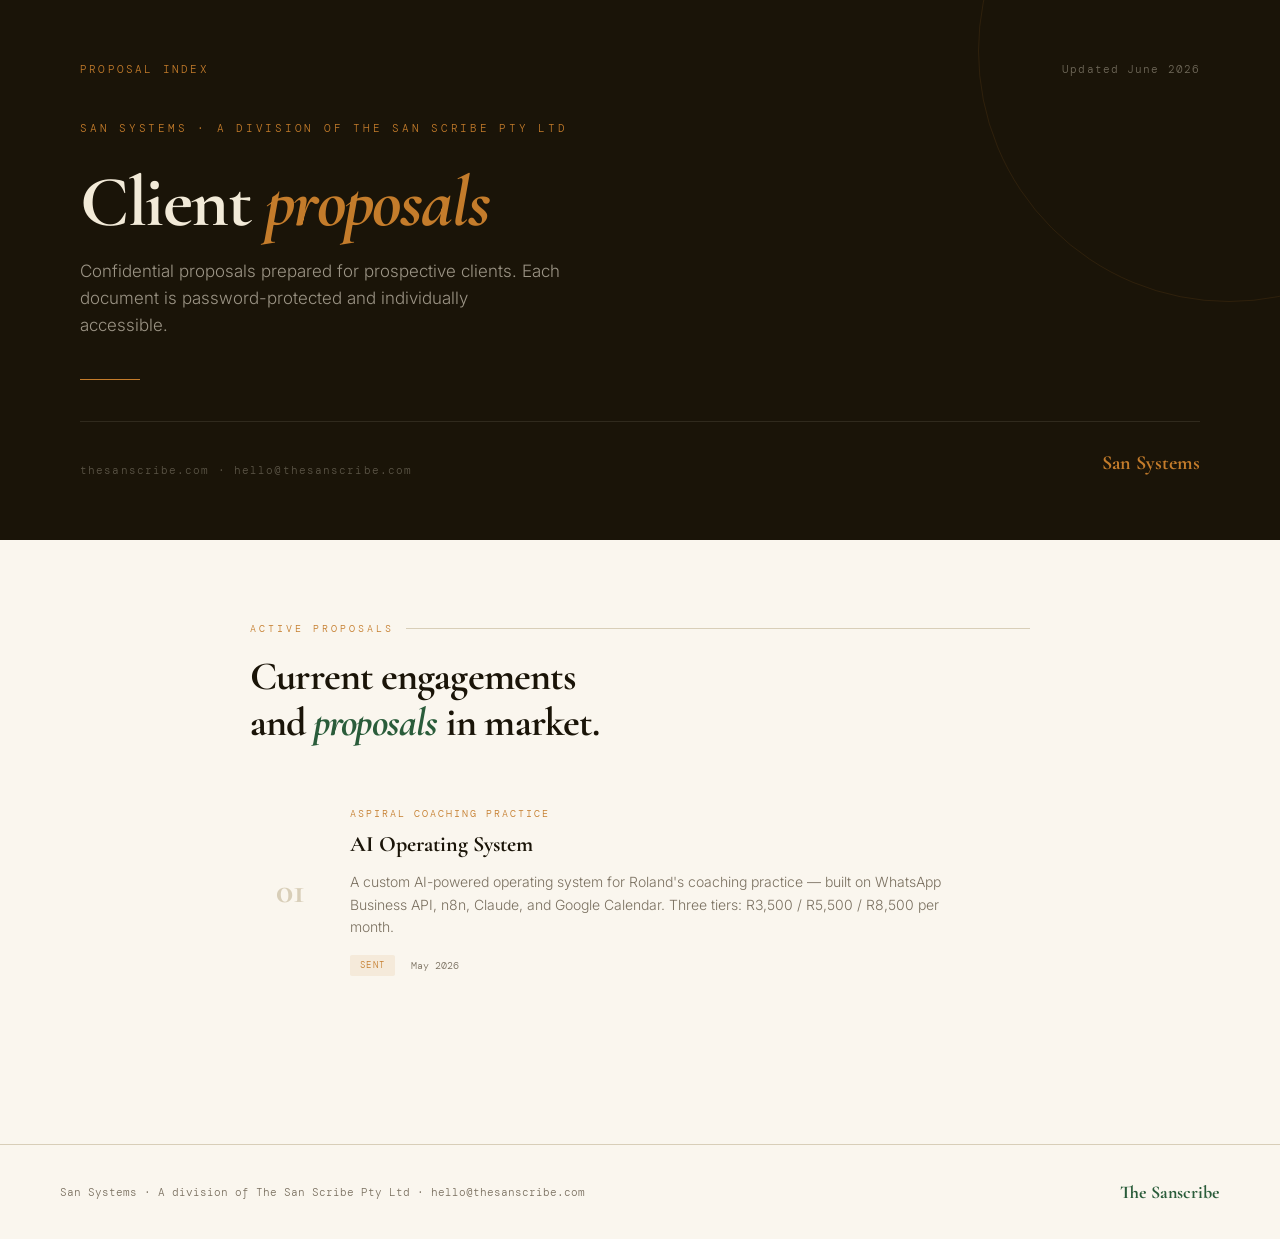
==== index.html @ e000dea5 "Restructure per brief: aspiral-001/, _template/, og-sansystems.png, netlify.toml - Folder structure:" ====
<!DOCTYPE html>
<html lang="en">
<head>
  <meta charset="UTF-8">
  <meta name="viewport" content="width=device-width, initial-scale=1.0">
  <title>San Systems — Proposals</title>
  <link href="https://fonts.googleapis.com/css2?family=Cormorant+Garamond:ital,wght@0,700;1,400&family=DM+Mono:wght@300;400;500&family=Inter:wght@300;400;500&display=swap" rel="stylesheet">
  <style>
    :root {
      --earth: #1a1408; --ochre: #c47c2b; --sand: #f2ead8;
      --bone: #faf6ee; --muted: #7a7060; --rule: #d8ceb8; --white: #fff;
      --green: #2a5c3a; --rust: #8b3a1a;
    }
    *{margin:0;padding:0;box-sizing:border-box;}
    body { background:var(--bone); color:var(--earth); font-family:'Inter',sans-serif; font-weight:300; line-height:1.7; }
    .cover {
      min-height: 60vh;
      display: grid;
      grid-template-rows: auto 1fr auto;
      padding: 60px 80px;
      background: var(--earth);
      color: var(--sand);
      position: relative;
      overflow: hidden;
    }
    .cover::before {
      content: '';
      position: absolute;
      top: -200px; right: -200px;
      width: 500px; height: 500px;
      border-radius: 50%;
      border: 1px solid rgba(196,124,43,0.12);
    }
    .cover-top { display: flex; justify-content: space-between; align-items: flex-start; }
    .cover-label { font-family:'DM Mono',monospace; font-size:11px; letter-spacing:0.2em; color:var(--ochre); text-transform:uppercase; }
    .cover-date { font-family:'DM Mono',monospace; font-size:11px; letter-spacing:0.1em; color:rgba(242,234,216,0.4); }
    .cover-main { max-width:700px; align-self:center; }
    .cover-eyebrow { font-family:'DM Mono',monospace; font-size:11px; letter-spacing:0.25em; color:var(--ochre); text-transform:uppercase; margin-bottom:28px; }
    .cover-title { font-family:'Cormorant Garamond',serif; font-size:clamp(48px,6vw,72px); font-weight:700; line-height:1.0; letter-spacing:-0.02em; margin-bottom:20px; }
    .cover-title em { font-style:italic; color:var(--ochre); }
    .cover-sub { font-size:17px; font-weight:300; color:rgba(242,234,216,0.6); max-width:480px; line-height:1.6; margin-bottom:40px; }
    .cover-divider { width:60px; height:1px; background:var(--ochre); }
    .cover-footer { display:flex; justify-content:space-between; align-items:flex-end; border-top:1px solid rgba(242,234,216,0.1); padding-top:24px; }
    .cover-footer-left { font-family:'DM Mono',monospace; font-size:11px; color:rgba(242,234,216,0.3); letter-spacing:0.1em; }
    .cover-footer-right { font-family:'Cormorant Garamond',serif; font-size:20px; font-weight:700; color:var(--ochre); }
    .body-wrap { max-width:900px; margin:0 auto; padding:80px 60px; }
    .section { margin-bottom:60px; }
    .section-label { font-family:'DM Mono',monospace; font-size:10px; letter-spacing:0.3em; color:var(--ochre); text-transform:uppercase; margin-bottom:16px; display:flex; align-items:center; gap:12px; }
    .section-label::after { content:''; flex:1; height:1px; background:var(--rule); }
    .section-title { font-family:'Cormorant Garamond',serif; font-size:clamp(28px,3.5vw,40px); font-weight:700; line-height:1.15; letter-spacing:-0.02em; margin-bottom:32px; }
    .section-title em { font-style:italic; color:var(--green); }
    .proposal-grid { display:flex; flex-direction:column; gap:2px; background:var(--rule); }
    .proposal-card { display:grid; grid-template-columns:80px 1fr; gap:0; background:var(--bone); text-decoration:none; color:inherit; transition:background 0.2s; overflow:hidden; }
    .proposal-card:hover { background:var(--sand); }
    .card-number { font-family:'Cormorant Garamond',serif; font-size:36px; font-weight:700; color:var(--rule); display:flex; align-items:center; justify-content:center; padding:28px 16px; background:var(--bone); transition:color 0.2s; }
    .proposal-card:hover .card-number { color:var(--ochre); }
    .card-body { padding:28px 32px 28px 20px; }
    .card-client { font-family:'DM Mono',monospace; font-size:10px; letter-spacing:0.2em; color:var(--ochre); text-transform:uppercase; margin-bottom:4px; }
    .card-title { font-family:'Cormorant Garamond',serif; font-size:22px; font-weight:700; margin-bottom:8px; }
    .card-desc { font-size:14px; color:var(--muted); line-height:1.6; margin-bottom:16px; max-width:600px; }
    .card-meta { display:flex; align-items:center; gap:16px; }
    .card-status { font-family:'DM Mono',monospace; font-size:9px; letter-spacing:0.15em; text-transform:uppercase; padding:3px 10px; border-radius:2px; }
    .card-status.sent { background:rgba(196,124,43,0.1); color:var(--ochre); }
    .card-status.live { background:rgba(42,92,58,0.1); color:var(--green); }
    .card-status.pending { background:rgba(139,58,26,0.1); color:var(--rust); }
    .card-date { font-family:'DM Mono',monospace; font-size:10px; color:var(--muted); }
    .doc-footer { padding:32px 60px; display:flex; justify-content:space-between; align-items:center; border-top:1px solid var(--rule); background:var(--bone); }
    .doc-footer-left { font-family:'DM Mono',monospace; font-size:11px; color:var(--muted); }
    .doc-footer-right { font-family:'Cormorant Garamond',serif; font-size:18px; font-weight:700; color:var(--green); }
    @media(max-width:640px){
      .cover { padding:40px 24px; }
      .body-wrap { padding:40px 24px; }
      .doc-footer { padding:24px; flex-direction:column; gap:8px; text-align:center; }
      .proposal-card { grid-template-columns:1fr; }
      .card-number { display:none; }
    }
  </style>
</head>
<body>

  <div class="cover">
    <div class="cover-top">
      <div class="cover-label">Proposal Index</div>
      <div class="cover-date">Updated June 2026</div>
    </div>
    <div class="cover-main">
      <div class="cover-eyebrow">San Systems · A division of The San Scribe Pty Ltd</div>
      <h1 class="cover-title">Client <em>proposals</em></h1>
      <p class="cover-sub">Confidential proposals prepared for prospective clients. Each document is password-protected and individually accessible.</p>
      <div class="cover-divider"></div>
    </div>
    <div class="cover-footer">
      <div class="cover-footer-left">thesanscribe.com · hello@thesanscribe.com</div>
      <div class="cover-footer-right">San Systems</div>
    </div>
  </div>

  <div class="body-wrap">
    <div class="section">
      <div class="section-label">Active proposals</div>
      <h2 class="section-title">Current engagements<br>and <em>proposals</em> in market.</h2>

      <div class="proposal-grid">

        <a href="/aspiral-001/" class="proposal-card">
          <div class="card-number">01</div>
          <div class="card-body">
            <div class="card-client">Aspiral Coaching Practice</div>
            <div class="card-title">AI Operating System</div>
            <div class="card-desc">A custom AI-powered operating system for Roland's coaching practice — built on WhatsApp Business API, n8n, Claude, and Google Calendar. Three tiers: R3,500 / R5,500 / R8,500 per month.</div>
            <div class="card-meta">
              <span class="card-status sent">Sent</span>
              <span class="card-date">May 2026</span>
            </div>
          </div>
        </a>

        <!-- Future proposals added here -->

      </div>
    </div>
  </div>

  <div class="doc-footer">
    <div class="doc-footer-left">
      San Systems · A division of The San Scribe Pty Ltd · hello@thesanscribe.com
    </div>
    <div class="doc-footer-right">The Sanscribe</div>
  </div>

</body>
</html>
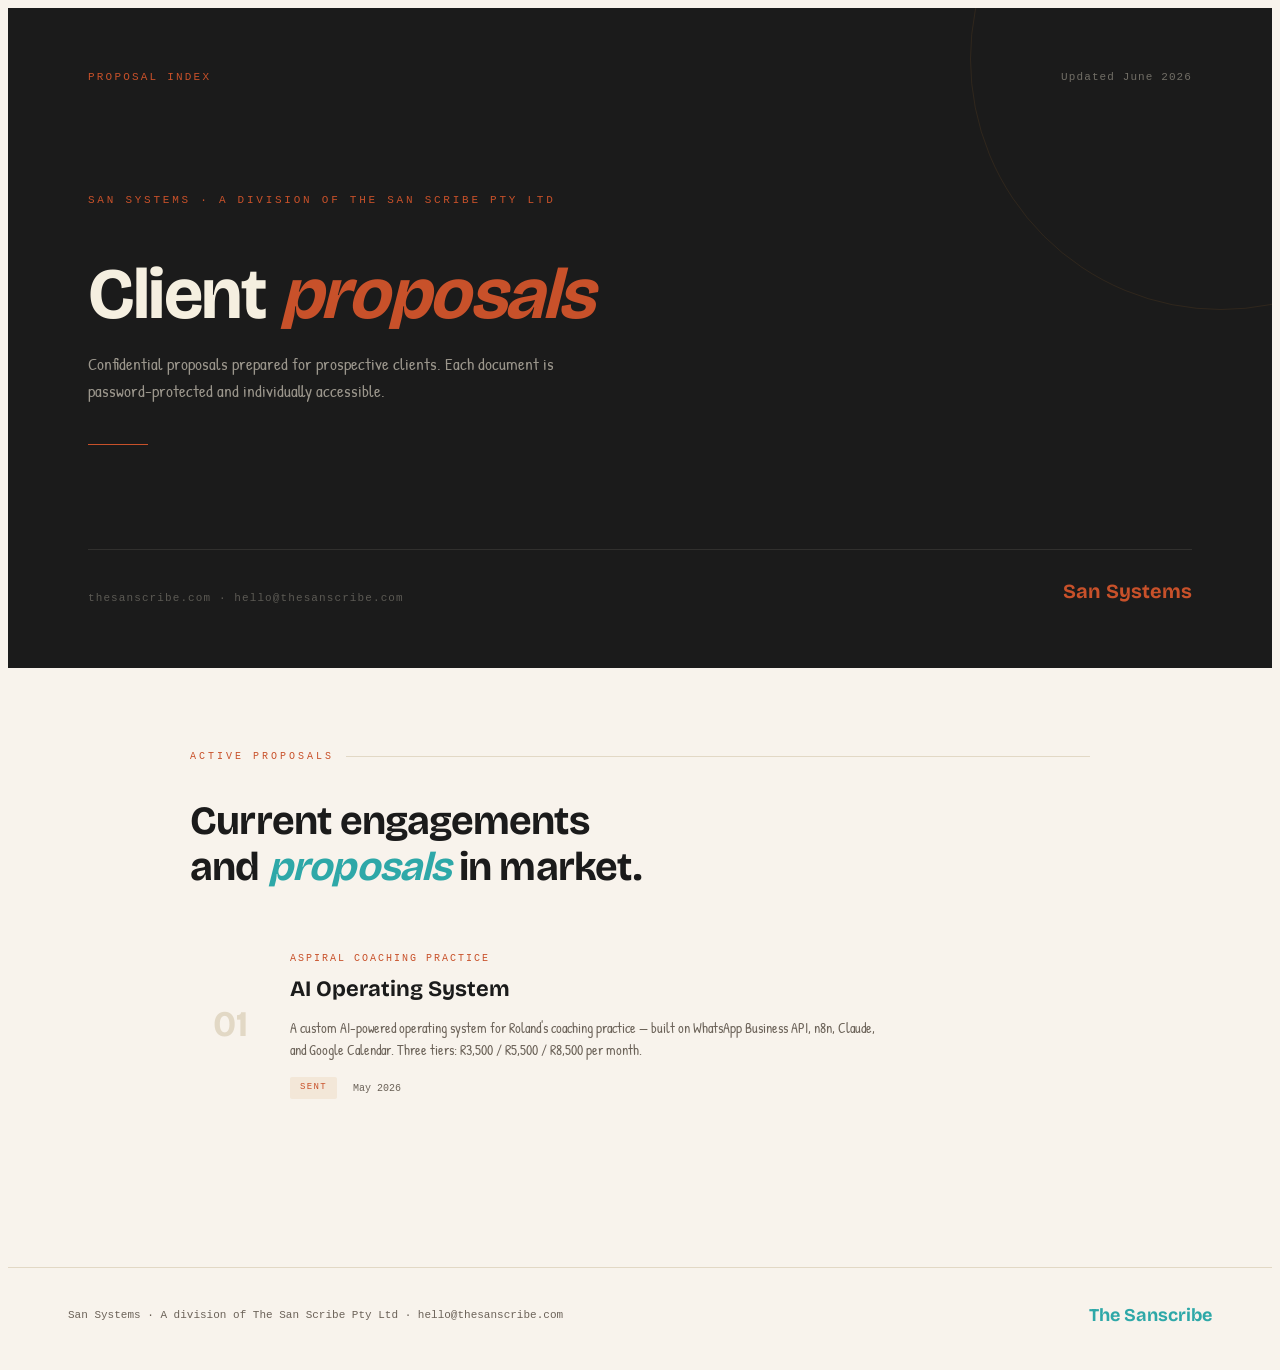
==== commit c6c64923: "Crew Order 012 Phase 3: Unify with canonical San Scribe design system Captain decision: Option A — f" ====
--- a/index.html
+++ b/index.html
@@ -4,22 +4,22 @@
   <meta charset="UTF-8">
   <meta name="viewport" content="width=device-width, initial-scale=1.0">
   <title>San Systems — Proposals</title>
-  <link href="https://fonts.googleapis.com/css2?family=Cormorant+Garamond:ital,wght@0,700;1,400&family=DM+Mono:wght@300;400;500&family=Inter:wght@300;400;500&display=swap" rel="stylesheet">
+
+  <link rel="preconnect" href="https://fonts.googleapis.com">
+<link href="https://fonts.googleapis.com/css2?family=Bricolage+Grotesque:opsz,wght@12..96,700;12..96,800&family=Caveat:wght@400;600;700&family=Patrick+Hand&family=Space+Grotesk:wght@400;500;600&display=swap" rel="stylesheet">
+<link rel="stylesheet" href="/css/design-tokens.css">
+  
   <style>
-    :root {
-      --earth: #1a1408; --ochre: #c47c2b; --sand: #f2ead8;
-      --bone: #faf6ee; --muted: #7a7060; --rule: #d8ceb8; --white: #fff;
-      --green: #2a5c3a; --rust: #8b3a1a;
-    }
-    *{margin:0;padding:0;box-sizing:border-box;}
-    body { background:var(--bone); color:var(--earth); font-family:'Inter',sans-serif; font-weight:300; line-height:1.7; }
+    
+    
+    body { background:var(--paper); color:var(--ink); font-family:var(--font-body); font-weight:300; line-height:1.7; }
     .cover {
       min-height: 60vh;
       display: grid;
       grid-template-rows: auto 1fr auto;
       padding: 60px 80px;
-      background: var(--earth);
-      color: var(--sand);
+      background: var(--ink);
+      color: var(--paper-warm);
       position: relative;
       overflow: hidden;
     }
@@ -32,41 +32,41 @@
       border: 1px solid rgba(196,124,43,0.12);
     }
     .cover-top { display: flex; justify-content: space-between; align-items: flex-start; }
-    .cover-label { font-family:'DM Mono',monospace; font-size:11px; letter-spacing:0.2em; color:var(--ochre); text-transform:uppercase; }
-    .cover-date { font-family:'DM Mono',monospace; font-size:11px; letter-spacing:0.1em; color:rgba(242,234,216,0.4); }
+    .cover-label { font-family:var(--font-mono); font-size:11px; letter-spacing:0.2em; color:var(--ochre-500); text-transform:uppercase; }
+    .cover-date { font-family:var(--font-mono); font-size:11px; letter-spacing:0.1em; color:rgba(242,234,216,0.4); }
     .cover-main { max-width:700px; align-self:center; }
-    .cover-eyebrow { font-family:'DM Mono',monospace; font-size:11px; letter-spacing:0.25em; color:var(--ochre); text-transform:uppercase; margin-bottom:28px; }
-    .cover-title { font-family:'Cormorant Garamond',serif; font-size:clamp(48px,6vw,72px); font-weight:700; line-height:1.0; letter-spacing:-0.02em; margin-bottom:20px; }
-    .cover-title em { font-style:italic; color:var(--ochre); }
+    .cover-eyebrow { font-family:var(--font-mono); font-size:11px; letter-spacing:0.25em; color:var(--ochre-500); text-transform:uppercase; margin-bottom:28px; }
+    .cover-title { font-family:var(--font-display); font-size:clamp(48px,6vw,72px); font-weight:700; line-height:1.0; letter-spacing:-0.02em; margin-bottom:20px; }
+    .cover-title em { font-style:italic; color:var(--ochre-500); }
     .cover-sub { font-size:17px; font-weight:300; color:rgba(242,234,216,0.6); max-width:480px; line-height:1.6; margin-bottom:40px; }
-    .cover-divider { width:60px; height:1px; background:var(--ochre); }
+    .cover-divider { width:60px; height:1px; background:var(--ochre-500); }
     .cover-footer { display:flex; justify-content:space-between; align-items:flex-end; border-top:1px solid rgba(242,234,216,0.1); padding-top:24px; }
-    .cover-footer-left { font-family:'DM Mono',monospace; font-size:11px; color:rgba(242,234,216,0.3); letter-spacing:0.1em; }
-    .cover-footer-right { font-family:'Cormorant Garamond',serif; font-size:20px; font-weight:700; color:var(--ochre); }
+    .cover-footer-left { font-family:var(--font-mono); font-size:11px; color:rgba(242,234,216,0.3); letter-spacing:0.1em; }
+    .cover-footer-right { font-family:var(--font-display); font-size:20px; font-weight:700; color:var(--ochre-500); }
     .body-wrap { max-width:900px; margin:0 auto; padding:80px 60px; }
     .section { margin-bottom:60px; }
-    .section-label { font-family:'DM Mono',monospace; font-size:10px; letter-spacing:0.3em; color:var(--ochre); text-transform:uppercase; margin-bottom:16px; display:flex; align-items:center; gap:12px; }
+    .section-label { font-family:var(--font-mono); font-size:10px; letter-spacing:0.3em; color:var(--ochre-500); text-transform:uppercase; margin-bottom:16px; display:flex; align-items:center; gap:12px; }
     .section-label::after { content:''; flex:1; height:1px; background:var(--rule); }
-    .section-title { font-family:'Cormorant Garamond',serif; font-size:clamp(28px,3.5vw,40px); font-weight:700; line-height:1.15; letter-spacing:-0.02em; margin-bottom:32px; }
-    .section-title em { font-style:italic; color:var(--green); }
+    .section-title { font-family:var(--font-display); font-size:clamp(28px,3.5vw,40px); font-weight:700; line-height:1.15; letter-spacing:-0.02em; margin-bottom:32px; }
+    .section-title em { font-style:italic; color:var(--sky-500); }
     .proposal-grid { display:flex; flex-direction:column; gap:2px; background:var(--rule); }
-    .proposal-card { display:grid; grid-template-columns:80px 1fr; gap:0; background:var(--bone); text-decoration:none; color:inherit; transition:background 0.2s; overflow:hidden; }
-    .proposal-card:hover { background:var(--sand); }
-    .card-number { font-family:'Cormorant Garamond',serif; font-size:36px; font-weight:700; color:var(--rule); display:flex; align-items:center; justify-content:center; padding:28px 16px; background:var(--bone); transition:color 0.2s; }
-    .proposal-card:hover .card-number { color:var(--ochre); }
+    .proposal-card { display:grid; grid-template-columns:80px 1fr; gap:0; background:var(--paper); text-decoration:none; color:inherit; transition:background 0.2s; overflow:hidden; }
+    .proposal-card:hover { background:var(--paper-warm); }
+    .card-number { font-family:var(--font-display); font-size:36px; font-weight:700; color:var(--rule); display:flex; align-items:center; justify-content:center; padding:28px 16px; background:var(--paper); transition:color 0.2s; }
+    .proposal-card:hover .card-number { color:var(--ochre-500); }
     .card-body { padding:28px 32px 28px 20px; }
-    .card-client { font-family:'DM Mono',monospace; font-size:10px; letter-spacing:0.2em; color:var(--ochre); text-transform:uppercase; margin-bottom:4px; }
-    .card-title { font-family:'Cormorant Garamond',serif; font-size:22px; font-weight:700; margin-bottom:8px; }
-    .card-desc { font-size:14px; color:var(--muted); line-height:1.6; margin-bottom:16px; max-width:600px; }
+    .card-client { font-family:var(--font-mono); font-size:10px; letter-spacing:0.2em; color:var(--ochre-500); text-transform:uppercase; margin-bottom:4px; }
+    .card-title { font-family:var(--font-display); font-size:22px; font-weight:700; margin-bottom:8px; }
+    .card-desc { font-size:14px; color:var(--ink-mute); line-height:1.6; margin-bottom:16px; max-width:600px; }
     .card-meta { display:flex; align-items:center; gap:16px; }
-    .card-status { font-family:'DM Mono',monospace; font-size:9px; letter-spacing:0.15em; text-transform:uppercase; padding:3px 10px; border-radius:2px; }
-    .card-status.sent { background:rgba(196,124,43,0.1); color:var(--ochre); }
-    .card-status.live { background:rgba(42,92,58,0.1); color:var(--green); }
-    .card-status.pending { background:rgba(139,58,26,0.1); color:var(--rust); }
-    .card-date { font-family:'DM Mono',monospace; font-size:10px; color:var(--muted); }
-    .doc-footer { padding:32px 60px; display:flex; justify-content:space-between; align-items:center; border-top:1px solid var(--rule); background:var(--bone); }
-    .doc-footer-left { font-family:'DM Mono',monospace; font-size:11px; color:var(--muted); }
-    .doc-footer-right { font-family:'Cormorant Garamond',serif; font-size:18px; font-weight:700; color:var(--green); }
+    .card-status { font-family:var(--font-mono); font-size:9px; letter-spacing:0.15em; text-transform:uppercase; padding:3px 10px; border-radius:2px; }
+    .card-status.sent { background:rgba(196,124,43,0.1); color:var(--ochre-500); }
+    .card-status.live { background:rgba(42,92,58,0.1); color:var(--sky-500); }
+    .card-status.pending { background:rgba(139,58,26,0.1); color:var(--ochre-700); }
+    .card-date { font-family:var(--font-mono); font-size:10px; color:var(--ink-mute); }
+    .doc-footer { padding:32px 60px; display:flex; justify-content:space-between; align-items:center; border-top:1px solid var(--rule); background:var(--paper); }
+    .doc-footer-left { font-family:var(--font-mono); font-size:11px; color:var(--ink-mute); }
+    .doc-footer-right { font-family:var(--font-display); font-size:18px; font-weight:700; color:var(--sky-500); }
     @media(max-width:640px){
       .cover { padding:40px 24px; }
       .body-wrap { padding:40px 24px; }
--- a/css/design-tokens.css
+++ b/css/design-tokens.css
@@ -0,0 +1,289 @@
+/* ============================================================
+   THE SAN SCRIBE — Canonical Design Tokens
+   Source of truth: SAN_SCRIBE_DESIGN_SYSTEM_v1.md
+   Custodian: Bones (Chief of Human Experience)
+   Version: 1.1
+   Date: 2026-05-18
+   Approved by: Captain Deon Hanns
+
+   DO NOT MODIFY THIS FILE DIRECTLY.
+   Any changes to the design system must be made in
+   SAN_SCRIBE_DESIGN_SYSTEM_v1.md first, then this file
+   is regenerated from that doctrine.
+
+   All San Scribe repos import this file.
+   ============================================================ */
+
+/* ── Google Fonts Load String ──
+   Bricolage Grotesque — display headings (H1, H2)
+   Caveat — accent/script (pull quotes, badges, max 2-3 per page)
+   Patrick Hand — body copy
+   Space Grotesk — UI chrome (nav, labels, buttons, fine print)
+*/
+@import url("https://fonts.googleapis.com/css2?family=Bricolage+Grotesque:opsz,wght@12..96,700;12..96,800&family=Caveat:wght@400;600;700&family=Patrick+Hand&family=Space+Grotesk:wght@400;500;600&display=swap");
+
+:root {
+  /* ================================================================
+     1. BRAND CORE — Primary Palette
+     ================================================================ */
+  --paper:        #F8F3EC;   /* Page background. Warm cream. Full-bleed on light pages. */
+  --paper-warm:   #F5EFE0;   /* Cards on paper. Slightly warmer. Card backgrounds. */
+  --paper-deep:   #ECE3D0;   /* Divider tone / muted card backgrounds. */
+  --ink:          #1B1B1B;   /* Primary text, borders, shadows. Never pure black. */
+  --ink-soft:     #2B2724;   /* Secondary text. */
+  --ink-mute:     #6B6258;   /* Tertiary text, captions, disabled. */
+
+  /* SUN — joy yellow, the lightworker frequency. From the logo halo. */
+  --sun-50:       #FFF6D9;
+  --sun-100:      #FBE7A0;
+  --sun-300:      #F4D262;
+  --sun-500:      #F2C43A;   /* Primary brand yellow. Field colour. */
+  --sun-700:      #C7902A;   /* Deep amber. */
+
+  /* OCHRE — red ochre, San rock-art, fired earth. The single emphasis colour. */
+  --ochre-50:     #FBE4DC;
+  --ochre-300:    #E08054;
+  --ochre-500:    #C8512A;   /* Primary brand red-ochre. ONE word per headline. */
+  --ochre-700:    #8E3416;
+
+  /* EARTH — ground tones */
+  --clay-500:     #B47148;   /* Warm clay. */
+  --sand-500:     #D9B27A;   /* Baked sand. */
+  --grass-500:    #8A8534;   /* Dry grass / olive. */
+
+  /* SKY — modern + tech edge */
+  --sky-50:       #DCEFF1;
+  --sky-300:      #7FCBCB;
+  --sky-500:      #2EA8A8;   /* Signal teal — links, focus rings, ghost CTAs. */
+  --sky-700:      #1A6F70;
+
+  /* ================================================================
+     2. DERIVED / WASH COLOURS
+     ================================================================ */
+
+  /* Icon wash variants — soft fill only, no border */
+  --wash-ochre:    rgba(200, 81, 42, 0.12);
+  --wash-yellow:   rgba(242, 196, 58, 0.22);
+  --wash-teal:     rgba(46, 168, 168, 0.14);
+  --wash-ink:      rgba(27, 27, 27, 0.07);
+
+  /* Dark section wash variants (on #1B1B1B background) */
+  --wash-yellow-dark: rgba(242, 196, 58, 0.18);
+  --wash-ochre-dark:  rgba(200, 81, 42, 0.20);
+  --wash-teal-dark:   rgba(46, 168, 168, 0.20);
+
+  /* Dark section surface tokens */
+  --surface-dark:     rgba(248, 243, 236, 0.06);
+  --border-dark:      rgba(248, 243, 236, 0.10);
+  --body-dark:        rgba(248, 243, 236, 0.55);
+  --label-dark:       rgba(248, 243, 236, 0.35);
+
+  /* ================================================================
+     3. SEMANTIC TOKENS
+     ================================================================ */
+  --bg:           var(--paper);
+  --bg-alt:       var(--paper-warm);
+  --bg-deep:      var(--paper-deep);
+  --fg1:          var(--ink);
+  --fg2:          var(--ink-soft);
+  --fg3:          var(--ink-mute);
+  --accent:       var(--ochre-500);
+  --accent-soft:  var(--ochre-50);
+  --highlight:    var(--sun-500);
+  --highlight-soft: var(--sun-50);
+  --link:         var(--sky-500);
+  --rule:         #E2D8C5;   /* Hairline borders */
+
+  /* ================================================================
+     4. TYPOGRAPHY — Font Families
+     ================================================================ */
+
+  /* Display — Bricolage Grotesque for all H1 and H2 */
+  --font-display: "Bricolage Grotesque", "Arial Black", Arial, sans-serif;
+
+  /* Body — Patrick Hand for all body copy */
+  --font-body:    "Patrick Hand", "Trebuchet MS", Verdana, sans-serif;
+
+  /* Accent/Script — Caveat for pull quotes, badges, labels (max 2-3 per page) */
+  --font-script:  "Caveat", "Kalam", "Bradley Hand", cursive;
+
+  /* UI — Space Grotesk for all chrome (nav, labels, buttons, fine print) */
+  --font-ui:      "Space Grotesk", ui-sans-serif, system-ui, sans-serif;
+
+  /* Mono — code, data display */
+  --font-mono:    ui-monospace, "JetBrains Mono", Menlo, Consolas, monospace;
+
+  /* ================================================================
+     5. TYPE SCALE
+     ================================================================ */
+  --fs-display: clamp(42px, 5.2vw, 68px);  /* Hero H1 */
+  --fs-h1:      clamp(40px, 5vw, 64px);     /* Page titles */
+  --fs-h2:      clamp(30px, 3.8vw, 48px);   /* Section headers */
+  --fs-h3:      20px;                        /* Card titles */
+  --fs-lead:    18px;                        /* Lead paragraphs */
+  --fs-body:    18px;                        /* Page body copy */
+  --fs-card:    15px;                        /* Card body copy */
+  --fs-small:   14px;                        /* Small text */
+  --fs-caption: 13px;                        /* Captions, meta */
+  --fs-label:   11px;                        /* UI labels */
+  --fs-micro:   10px;                        /* Fine print */
+
+  --lh-tight:   1.05;
+  --lh-snug:    1.18;
+  --lh-body:    1.7;
+  --lh-loose:   1.6;
+
+  /* ================================================================
+     6. SPACING SYSTEM
+     ================================================================ */
+  --space-1: 4px;
+  --space-2: 8px;
+  --space-3: 12px;
+  --space-4: 16px;
+  --space-5: 24px;
+  --space-6: 32px;
+  --space-7: 48px;
+  --space-8: 72px;
+  --space-9: 112px;
+
+  /* ================================================================
+     7. BORDER RADII
+     ================================================================ */
+  --r-1:      4px;      /* Inputs, tags */
+  --r-2:      8px;      /* Small elements */
+  --r-3:      18px;     /* Default card radius */
+  --r-4:      22px;     /* Hero panels */
+  --r-pill:   999px;    /* Pills, avatars */
+
+  /* ================================================================
+     8. BORDERS
+     ================================================================ */
+  --border-ink:   2px solid var(--ink);
+  --border-rule:  1px solid var(--rule);
+  --border-thick: 3px solid var(--ink);
+
+  /* ================================================================
+     9. SHADOWS
+     ================================================================ */
+  --shadow-1: 0 1px 0 rgba(27,27,27,.06), 0 2px 6px rgba(27,27,27,.06);
+  --shadow-2: 0 2px 0 rgba(27,27,27,.10), 0 10px 24px -8px rgba(27,27,27,.18);
+  --shadow-3: 0 3px 0 rgba(27,27,27,.14), 0 22px 40px -12px rgba(27,27,27,.22);
+
+  /* Stamp shadows — comic offset for cards and CTAs */
+  --shadow-stamp:      5px 5px 0 var(--ink);
+  --shadow-stamp-ochre: 5px 5px 0 var(--ochre-500);
+  --shadow-stamp-sun:   5px 5px 0 var(--sun-500);
+
+  /* ================================================================
+     10. MOTION
+     ================================================================ */
+  --ease-pen:    cubic-bezier(.6, .04, .32, 1);  /* "Pen stroke" — all hover transitions */
+  --ease-bounce: cubic-bezier(.34, 1.56, .64, 1); /* Playful moments */
+  --dur-fast:    140ms;   /* Instant feedback — button press */
+  --dur:         220ms;   /* Standard hover state */
+  --dur-slow:    420ms;   /* Deliberate/cinematic moments */
+}
+
+/* ================================================================
+   11. BASE ELEMENTS
+   ================================================================ */
+html, body {
+  background: var(--bg);
+  color: var(--fg1);
+  font-family: var(--font-body);
+  font-size: var(--fs-body);
+  line-height: var(--lh-body);
+  -webkit-font-smoothing: antialiased;
+}
+
+/* ================================================================
+   12. UTILITY CLASSES
+   ================================================================ */
+
+/* Squiggle underline — applied to the ochre emphasis word in hero headlines */
+.squiggle {
+  position: relative;
+  display: inline-block;
+}
+.squiggle::after {
+  content: '';
+  position: absolute;
+  bottom: -5px; left: 0; right: 0; height: 5px;
+  background: url("data:image/svg+xml,%3Csvg xmlns='http://www.w3.org/2000/svg' width='60' height='6'%3E%3Cpath d='M0 4 Q15 1 30 4 Q45 7 60 4' stroke='%23F2C43A' stroke-width='2.5' fill='none' stroke-linecap='round'/%3E%3C/svg%3E") repeat-x;
+  background-size: auto 100%;
+}
+
+/* Ochre squiggle variant */
+.squiggle--ochre::after {
+  background: url("data:image/svg+xml,%3Csvg xmlns='http://www.w3.org/2000/svg' width='60' height='6'%3E%3Cpath d='M0 4 Q15 1 30 4 Q45 7 60 4' stroke='%23C8512A' stroke-width='2.5' fill='none' stroke-linecap='round'/%3E%3C/svg%3E") repeat-x;
+  background-size: auto 100%;
+}
+
+/* Highlight word treatment */
+.mark-ochre  { color: var(--ochre-500); }
+.mark-yellow { background: linear-gradient(transparent 55%, var(--sun-100) 55%); padding: 0 .12em; }
+
+/* Watercolour splotch — hero size */
+.splotch-hero {
+  background: radial-gradient(ellipse at 44% 44%,
+    rgba(242,196,58,0.24) 0%,
+    rgba(232,168,32,0.13) 40%,
+    rgba(200,81,42,0.06) 68%,
+    transparent 82%);
+  pointer-events: none;
+}
+
+/* Watercolour splotch — section size */
+.splotch-section {
+  background: radial-gradient(ellipse,
+    rgba(242,196,58,0.09), transparent 70%);
+  pointer-events: none;
+}
+
+/* Dark background logo filter */
+.logo-on-dark {
+  filter: brightness(0) invert(1);
+}
+
+/* ================================================================
+   13. REPO-SPECIFIC TOKEN EXTENSIONS
+   Tokens needed by specific repos that extend the canonical palette.
+   All additions must be documented here with the repo that uses them.
+   ================================================================ */
+
+/* NNM Navigator — Phase colours (mapped to canonical tokens) */
+/* Repo: nnm-navigator-app */
+/* These aliases preserve existing code while pointing to canonical values */
+[data-brand="nnm"] {
+  --exploration:  var(--sky-500);
+  --mining:       var(--ochre-500);
+  --symbol:       var(--sun-500);
+  --convergence:  var(--clay-500);
+}
+
+/* NNM Navigator — Harvest Module seed colours */
+/* Repo: nnm-navigator-app */
+[data-brand="nnm"] {
+  --seed:      #4A7C59;
+  --seed-500:  #4A7C59;
+  --seed-100:  #E8F5E9;
+}
+
+/* San Systems Proposals — sub-brand palette */
+/* Repo: san-systems-proposals */
+/* PENDING CAPTAIN DECISION: unify or maintain distinct sub-brand */
+/* Current sub-brand tokens (for reference during decision): */
+/*
+  --earth: #1a1408; --soil: #2d2416; --ochre: #c47c2b;
+  --ochre-light: #e8a84a; --sand: #f2ead8; --bone: #faf6ee;
+  Fonts: Cormorant Garamond, Inter, DM Mono
+*/
+
+/* ================================================================
+   DEPRECATED TOKENS — do not use in new builds
+   These exist only for backward compatibility during migration.
+   ================================================================ */
+
+/* Retired fonts — do not use in new code */
+/* Caveat Brush — replaced by Bricolage Grotesque */
+/* Permanent Marker — replaced by Bricolage Grotesque */
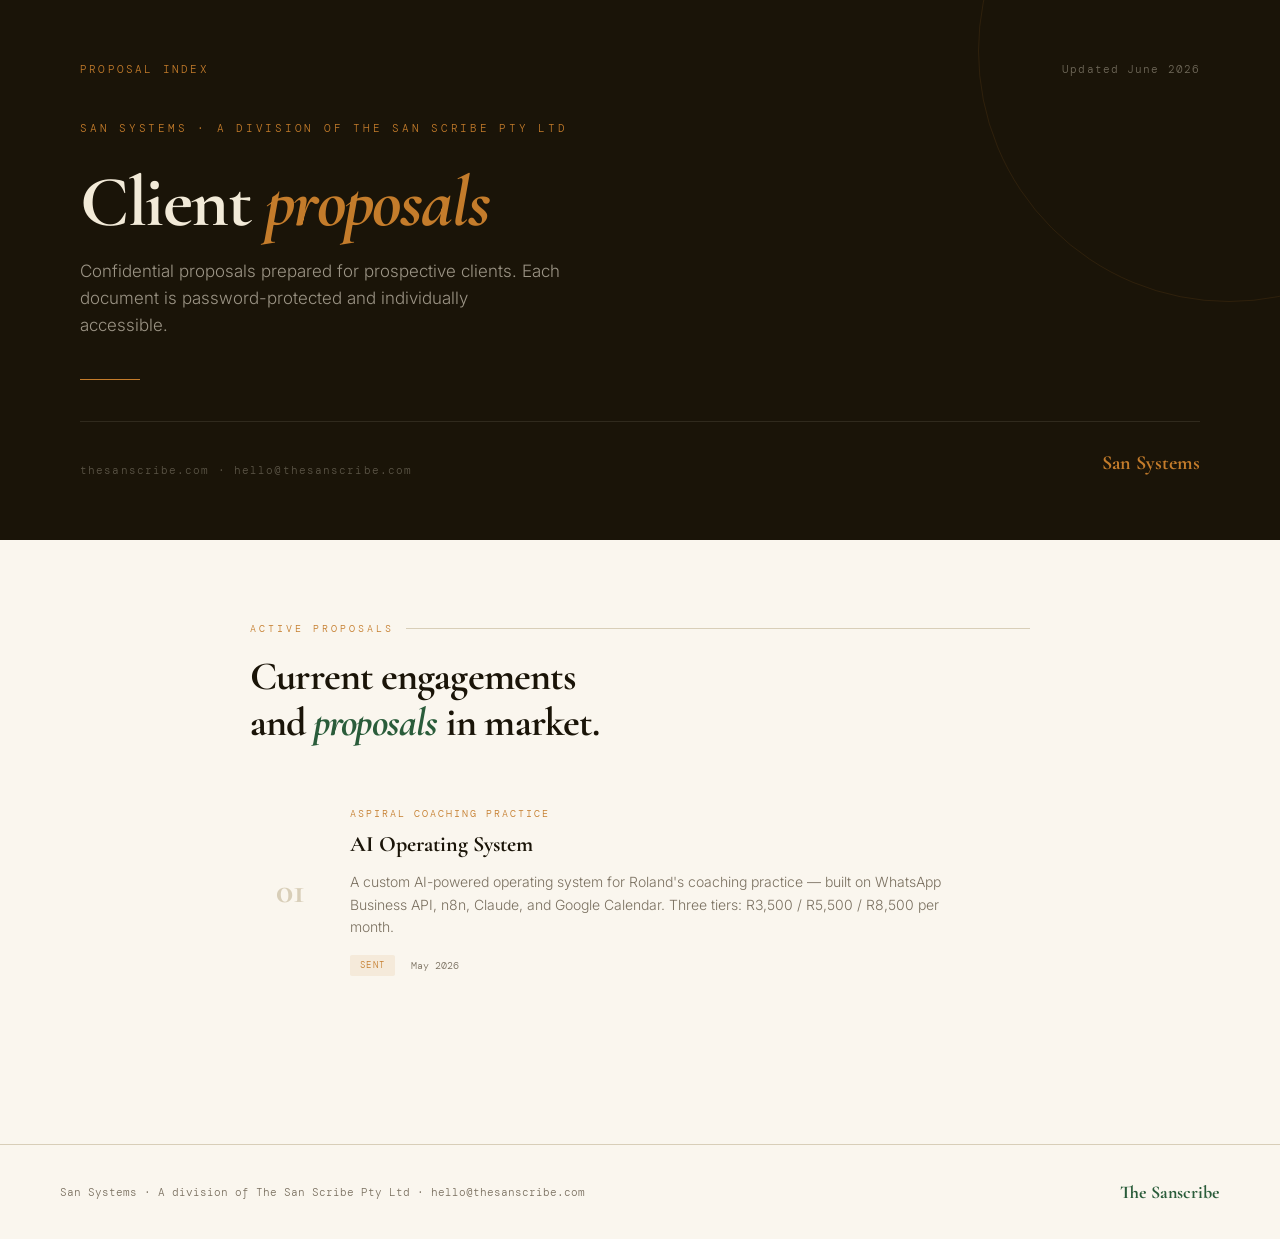
==== commit c4867fa2: "Revert "Crew Order 012 Phase 3: Unify with canonical San Scribe design system" This reverts commit c" ====
--- a/index.html
+++ b/index.html
@@ -4,22 +4,22 @@
   <meta charset="UTF-8">
   <meta name="viewport" content="width=device-width, initial-scale=1.0">
   <title>San Systems — Proposals</title>
-
-  <link rel="preconnect" href="https://fonts.googleapis.com">
-<link href="https://fonts.googleapis.com/css2?family=Bricolage+Grotesque:opsz,wght@12..96,700;12..96,800&family=Caveat:wght@400;600;700&family=Patrick+Hand&family=Space+Grotesk:wght@400;500;600&display=swap" rel="stylesheet">
-<link rel="stylesheet" href="/css/design-tokens.css">
-  
+  <link href="https://fonts.googleapis.com/css2?family=Cormorant+Garamond:ital,wght@0,700;1,400&family=DM+Mono:wght@300;400;500&family=Inter:wght@300;400;500&display=swap" rel="stylesheet">
   <style>
-    
-    
-    body { background:var(--paper); color:var(--ink); font-family:var(--font-body); font-weight:300; line-height:1.7; }
+    :root {
+      --earth: #1a1408; --ochre: #c47c2b; --sand: #f2ead8;
+      --bone: #faf6ee; --muted: #7a7060; --rule: #d8ceb8; --white: #fff;
+      --green: #2a5c3a; --rust: #8b3a1a;
+    }
+    *{margin:0;padding:0;box-sizing:border-box;}
+    body { background:var(--bone); color:var(--earth); font-family:'Inter',sans-serif; font-weight:300; line-height:1.7; }
     .cover {
       min-height: 60vh;
       display: grid;
       grid-template-rows: auto 1fr auto;
       padding: 60px 80px;
-      background: var(--ink);
-      color: var(--paper-warm);
+      background: var(--earth);
+      color: var(--sand);
       position: relative;
       overflow: hidden;
     }
@@ -32,41 +32,41 @@
       border: 1px solid rgba(196,124,43,0.12);
     }
     .cover-top { display: flex; justify-content: space-between; align-items: flex-start; }
-    .cover-label { font-family:var(--font-mono); font-size:11px; letter-spacing:0.2em; color:var(--ochre-500); text-transform:uppercase; }
-    .cover-date { font-family:var(--font-mono); font-size:11px; letter-spacing:0.1em; color:rgba(242,234,216,0.4); }
+    .cover-label { font-family:'DM Mono',monospace; font-size:11px; letter-spacing:0.2em; color:var(--ochre); text-transform:uppercase; }
+    .cover-date { font-family:'DM Mono',monospace; font-size:11px; letter-spacing:0.1em; color:rgba(242,234,216,0.4); }
     .cover-main { max-width:700px; align-self:center; }
-    .cover-eyebrow { font-family:var(--font-mono); font-size:11px; letter-spacing:0.25em; color:var(--ochre-500); text-transform:uppercase; margin-bottom:28px; }
-    .cover-title { font-family:var(--font-display); font-size:clamp(48px,6vw,72px); font-weight:700; line-height:1.0; letter-spacing:-0.02em; margin-bottom:20px; }
-    .cover-title em { font-style:italic; color:var(--ochre-500); }
+    .cover-eyebrow { font-family:'DM Mono',monospace; font-size:11px; letter-spacing:0.25em; color:var(--ochre); text-transform:uppercase; margin-bottom:28px; }
+    .cover-title { font-family:'Cormorant Garamond',serif; font-size:clamp(48px,6vw,72px); font-weight:700; line-height:1.0; letter-spacing:-0.02em; margin-bottom:20px; }
+    .cover-title em { font-style:italic; color:var(--ochre); }
     .cover-sub { font-size:17px; font-weight:300; color:rgba(242,234,216,0.6); max-width:480px; line-height:1.6; margin-bottom:40px; }
-    .cover-divider { width:60px; height:1px; background:var(--ochre-500); }
+    .cover-divider { width:60px; height:1px; background:var(--ochre); }
     .cover-footer { display:flex; justify-content:space-between; align-items:flex-end; border-top:1px solid rgba(242,234,216,0.1); padding-top:24px; }
-    .cover-footer-left { font-family:var(--font-mono); font-size:11px; color:rgba(242,234,216,0.3); letter-spacing:0.1em; }
-    .cover-footer-right { font-family:var(--font-display); font-size:20px; font-weight:700; color:var(--ochre-500); }
+    .cover-footer-left { font-family:'DM Mono',monospace; font-size:11px; color:rgba(242,234,216,0.3); letter-spacing:0.1em; }
+    .cover-footer-right { font-family:'Cormorant Garamond',serif; font-size:20px; font-weight:700; color:var(--ochre); }
     .body-wrap { max-width:900px; margin:0 auto; padding:80px 60px; }
     .section { margin-bottom:60px; }
-    .section-label { font-family:var(--font-mono); font-size:10px; letter-spacing:0.3em; color:var(--ochre-500); text-transform:uppercase; margin-bottom:16px; display:flex; align-items:center; gap:12px; }
+    .section-label { font-family:'DM Mono',monospace; font-size:10px; letter-spacing:0.3em; color:var(--ochre); text-transform:uppercase; margin-bottom:16px; display:flex; align-items:center; gap:12px; }
     .section-label::after { content:''; flex:1; height:1px; background:var(--rule); }
-    .section-title { font-family:var(--font-display); font-size:clamp(28px,3.5vw,40px); font-weight:700; line-height:1.15; letter-spacing:-0.02em; margin-bottom:32px; }
-    .section-title em { font-style:italic; color:var(--sky-500); }
+    .section-title { font-family:'Cormorant Garamond',serif; font-size:clamp(28px,3.5vw,40px); font-weight:700; line-height:1.15; letter-spacing:-0.02em; margin-bottom:32px; }
+    .section-title em { font-style:italic; color:var(--green); }
     .proposal-grid { display:flex; flex-direction:column; gap:2px; background:var(--rule); }
-    .proposal-card { display:grid; grid-template-columns:80px 1fr; gap:0; background:var(--paper); text-decoration:none; color:inherit; transition:background 0.2s; overflow:hidden; }
-    .proposal-card:hover { background:var(--paper-warm); }
-    .card-number { font-family:var(--font-display); font-size:36px; font-weight:700; color:var(--rule); display:flex; align-items:center; justify-content:center; padding:28px 16px; background:var(--paper); transition:color 0.2s; }
-    .proposal-card:hover .card-number { color:var(--ochre-500); }
+    .proposal-card { display:grid; grid-template-columns:80px 1fr; gap:0; background:var(--bone); text-decoration:none; color:inherit; transition:background 0.2s; overflow:hidden; }
+    .proposal-card:hover { background:var(--sand); }
+    .card-number { font-family:'Cormorant Garamond',serif; font-size:36px; font-weight:700; color:var(--rule); display:flex; align-items:center; justify-content:center; padding:28px 16px; background:var(--bone); transition:color 0.2s; }
+    .proposal-card:hover .card-number { color:var(--ochre); }
     .card-body { padding:28px 32px 28px 20px; }
-    .card-client { font-family:var(--font-mono); font-size:10px; letter-spacing:0.2em; color:var(--ochre-500); text-transform:uppercase; margin-bottom:4px; }
-    .card-title { font-family:var(--font-display); font-size:22px; font-weight:700; margin-bottom:8px; }
-    .card-desc { font-size:14px; color:var(--ink-mute); line-height:1.6; margin-bottom:16px; max-width:600px; }
+    .card-client { font-family:'DM Mono',monospace; font-size:10px; letter-spacing:0.2em; color:var(--ochre); text-transform:uppercase; margin-bottom:4px; }
+    .card-title { font-family:'Cormorant Garamond',serif; font-size:22px; font-weight:700; margin-bottom:8px; }
+    .card-desc { font-size:14px; color:var(--muted); line-height:1.6; margin-bottom:16px; max-width:600px; }
     .card-meta { display:flex; align-items:center; gap:16px; }
-    .card-status { font-family:var(--font-mono); font-size:9px; letter-spacing:0.15em; text-transform:uppercase; padding:3px 10px; border-radius:2px; }
-    .card-status.sent { background:rgba(196,124,43,0.1); color:var(--ochre-500); }
-    .card-status.live { background:rgba(42,92,58,0.1); color:var(--sky-500); }
-    .card-status.pending { background:rgba(139,58,26,0.1); color:var(--ochre-700); }
-    .card-date { font-family:var(--font-mono); font-size:10px; color:var(--ink-mute); }
-    .doc-footer { padding:32px 60px; display:flex; justify-content:space-between; align-items:center; border-top:1px solid var(--rule); background:var(--paper); }
-    .doc-footer-left { font-family:var(--font-mono); font-size:11px; color:var(--ink-mute); }
-    .doc-footer-right { font-family:var(--font-display); font-size:18px; font-weight:700; color:var(--sky-500); }
+    .card-status { font-family:'DM Mono',monospace; font-size:9px; letter-spacing:0.15em; text-transform:uppercase; padding:3px 10px; border-radius:2px; }
+    .card-status.sent { background:rgba(196,124,43,0.1); color:var(--ochre); }
+    .card-status.live { background:rgba(42,92,58,0.1); color:var(--green); }
+    .card-status.pending { background:rgba(139,58,26,0.1); color:var(--rust); }
+    .card-date { font-family:'DM Mono',monospace; font-size:10px; color:var(--muted); }
+    .doc-footer { padding:32px 60px; display:flex; justify-content:space-between; align-items:center; border-top:1px solid var(--rule); background:var(--bone); }
+    .doc-footer-left { font-family:'DM Mono',monospace; font-size:11px; color:var(--muted); }
+    .doc-footer-right { font-family:'Cormorant Garamond',serif; font-size:18px; font-weight:700; color:var(--green); }
     @media(max-width:640px){
       .cover { padding:40px 24px; }
       .body-wrap { padding:40px 24px; }
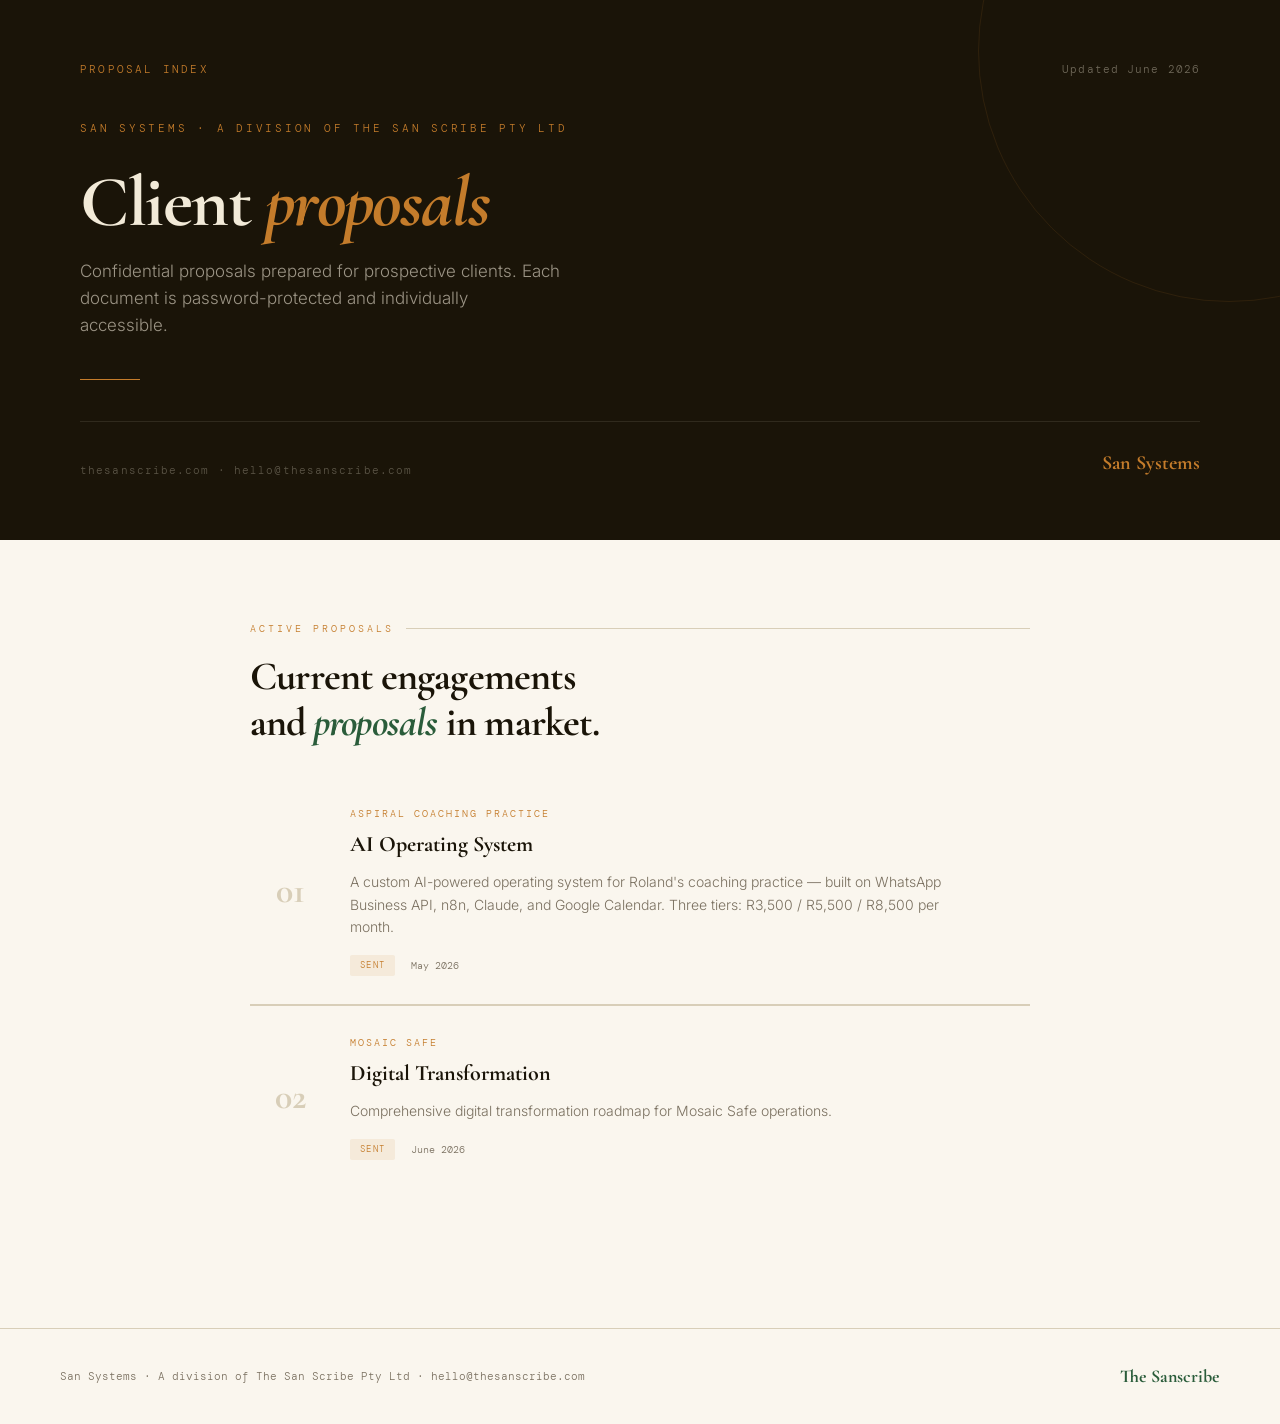
==== commit 1e3251b2: "Add Mosaic Safe - Digital Transformation proposal (mosaic-safe-pr-001) to index" ====
--- a/index.html
+++ b/index.html
@@ -4,6 +4,7 @@
   <meta charset="UTF-8">
   <meta name="viewport" content="width=device-width, initial-scale=1.0">
   <title>San Systems — Proposals</title>
+  <!-- San Systems sub-brand: Cormorant Garamond, Inter, DM Mono -->
   <link href="https://fonts.googleapis.com/css2?family=Cormorant+Garamond:ital,wght@0,700;1,400&family=DM+Mono:wght@300;400;500&family=Inter:wght@300;400;500&display=swap" rel="stylesheet">
   <style>
     :root {
@@ -115,6 +116,19 @@
           </div>
         </a>
 
+        <a href="/mosaic-safe-pr-001/" class="proposal-card">
+          <div class="card-number">02</div>
+          <div class="card-body">
+            <div class="card-client">Mosaic Safe</div>
+            <div class="card-title">Digital Transformation</div>
+            <div class="card-desc">Comprehensive digital transformation roadmap for Mosaic Safe operations.</div>
+            <div class="card-meta">
+              <span class="card-status sent">Sent</span>
+              <span class="card-date">June 2026</span>
+            </div>
+          </div>
+        </a>
+
         <!-- Future proposals added here -->
 
       </div>
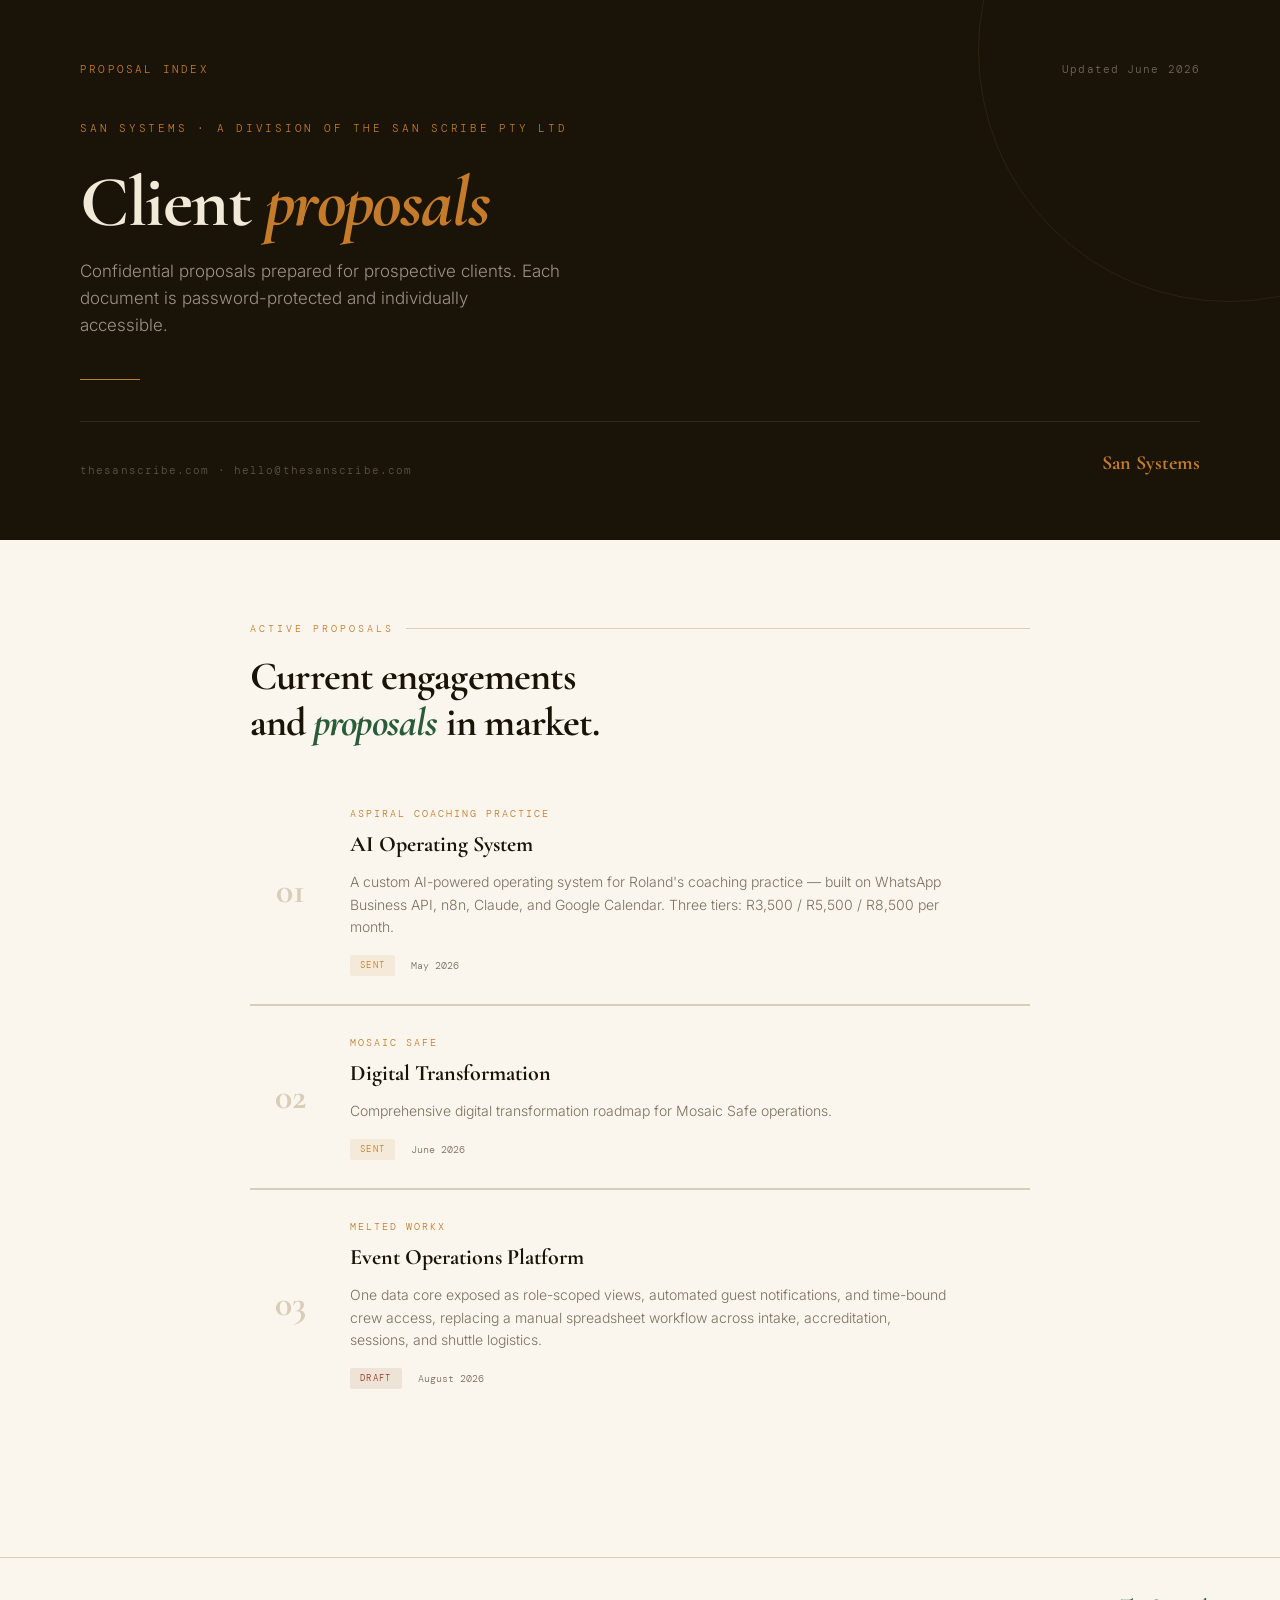
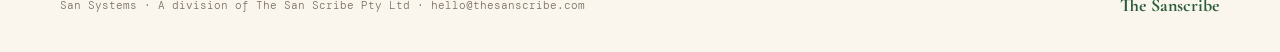
==== commit 2f277cb2: "List Melted Workx on proposal index" ====
--- a/index.html
+++ b/index.html
@@ -129,6 +129,19 @@
           </div>
         </a>
 
+        <a href="/meltedworkx-001/" class="proposal-card">
+          <div class="card-number">03</div>
+          <div class="card-body">
+            <div class="card-client">Melted Workx</div>
+            <div class="card-title">Event Operations Platform</div>
+            <div class="card-desc">One data core exposed as role-scoped views, automated guest notifications, and time-bound crew access, replacing a manual spreadsheet workflow across intake, accreditation, sessions, and shuttle logistics.</div>
+            <div class="card-meta">
+              <span class="card-status pending">Draft</span>
+              <span class="card-date">August 2026</span>
+            </div>
+          </div>
+        </a>
+
         <!-- Future proposals added here -->
 
       </div>
